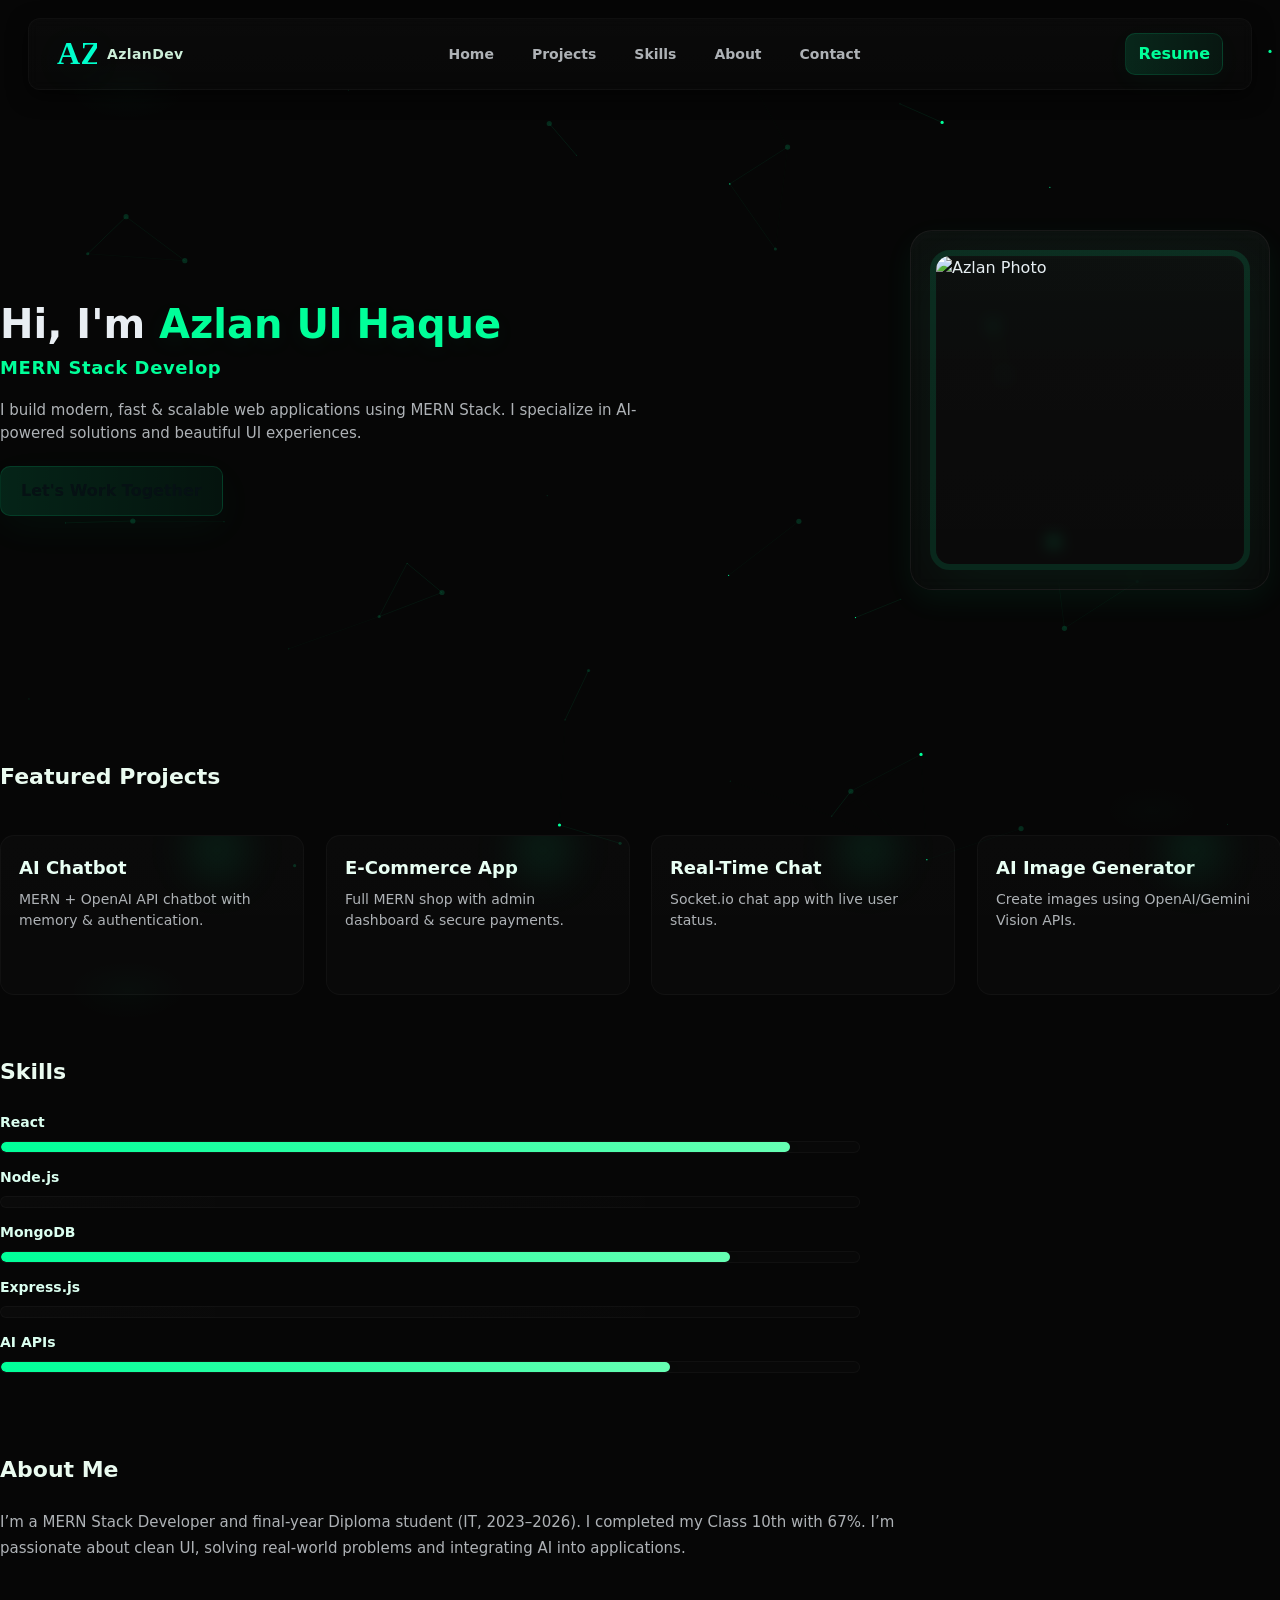
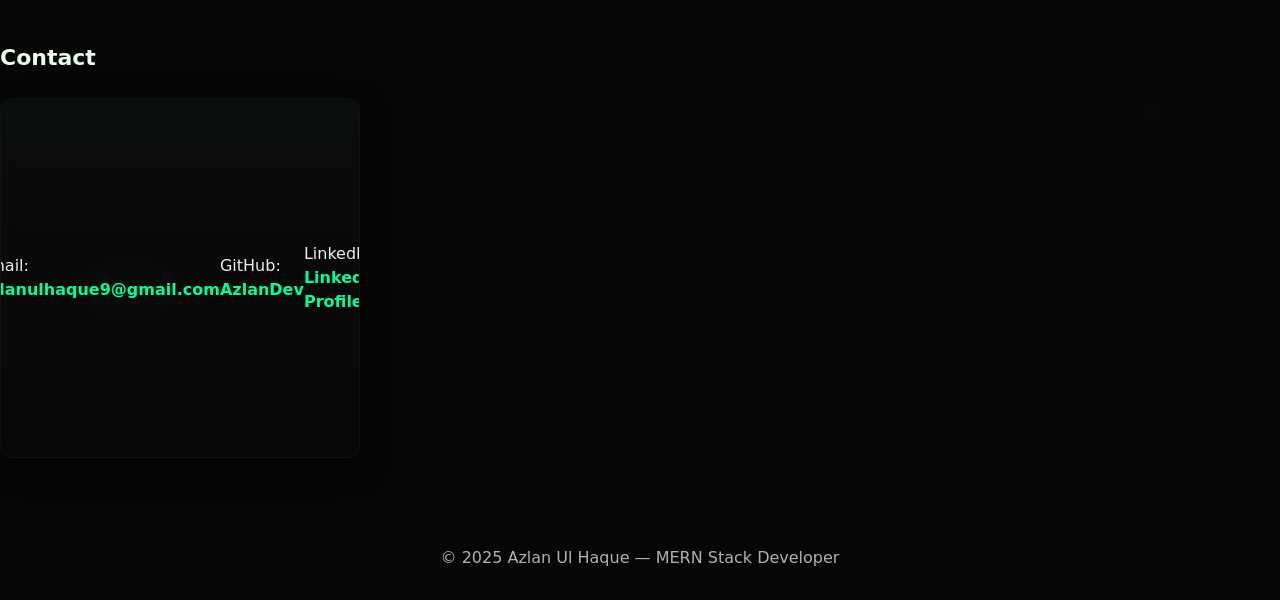
==== index.html @ 899fc2b9 "Add files via upload" ====
<!DOCTYPE html>
<html lang="en">

<head>
    <meta charset="UTF-8">
    <meta name="viewport" content="width=device-width, initial-scale=1.0">
    <title>Azlan Ul Haque — MERN Developer</title>

    <link rel="stylesheet" href="style.css">
</head>

<body>

    <!-- PARTICLE BACKGROUND -->
    <canvas id="particles"></canvas>

    <!-- HEADER -->
    <header>
        <div class="logo">
            <svg width="40" height="40">
                <text x="0" y="30" fill="#00ffcc" font-size="32" font-family="Poppins" font-weight="700">
                    AZ
                </text>
            </svg>
            <span>AzlanDev</span>
        </div>

        <nav>
            <a href="#home">Home</a>
            <a href="#projects">Projects</a>
            <a href="#skills">Skills</a>
            <a href="#about">About</a>
            <a href="#contact">Contact</a>
        </nav>

        <a class="resume-btn" href="Azlan_Resume.pdf" download>Resume</a>
    </header>

    <!-- HERO SECTION -->
    <section id="home" class="hero reveal">
        <div class="hero-text">
            <h1>Hi, I'm <span class="highlight">Azlan Ul Haque</span></h1>
            <h2 class="typewriter"></h2>

            <p>
                I build modern, fast & scalable web applications using MERN Stack.
                I specialize in <span class="highlight2">AI-powered solutions</span>
                and beautiful UI experiences.
            </p>

            <a href="#contact" class="btn">Let's Work Together</a>
        </div>

        <div class="hero-img">
            <div class="glass-card tilt">
                <img src="images/profile.jpg" alt="Azlan Photo">
            </div>
        </div>
    </section>

    <!-- PROJECTS -->
    <section id="projects" class="projects reveal">
        <h2 class="section-title">Featured Projects</h2>

        <div class="project-grid">

            <div class="project-card tilt">
                <div class="glow"></div>
                <h3>AI Chatbot</h3>
                <p>MERN + OpenAI API chatbot with memory & authentication.</p>
            </div>

            <div class="project-card tilt">
                <div class="glow"></div>
                <h3>E-Commerce App</h3>
                <p>Full MERN shop with admin dashboard & secure payments.</p>
            </div>

            <div class="project-card tilt">
                <div class="glow"></div>
                <h3>Real-Time Chat</h3>
                <p>Socket.io chat app with live user status.</p>
            </div>

            <div class="project-card tilt">
                <div class="glow"></div>
                <h3>AI Image Generator</h3>
                <p>Create images using OpenAI/Gemini Vision APIs.</p>
            </div>

        </div>
    </section>

    <!-- SKILLS -->
    <section id="skills" class="skills reveal">
        <h2 class="section-title">Skills</h2>

        <div class="skill-bars">

            <div class="skill">
                <p>React</p>
                <div class="bar"><span style="width: 92%"></span></div>
            </div>

            <div class="skill">
                <p>Node.js</p>
                <div class="bar"><span style="width: 88%"></span></div>
            </div>

            <div class="skill">
                <p>MongoDB</p>
                <div class="bar"><span style="width: 85%"></span></div>
            </div>

            <div class="skill">
                <p>Express.js</p>
                <div class="bar"><span style="width: 87%"></span></div>
            </div>

            <div class="skill">
                <p>AI APIs</p>
                <div class="bar"><span style="width: 78%"></span></div>
            </div>

        </div>
    </section>

    <!-- ABOUT -->
    <section id="about" class="about reveal">
        <h2 class="section-title">About Me</h2>
        <p>
            I’m a MERN Stack Developer and final-year Diploma student (IT, 2023–2026).
            I completed my Class 10th with 67%.
            I’m passionate about clean UI, solving real-world problems and integrating AI into applications.
        </p>
    </section>

    <!-- CONTACT -->
    <section id="contact" class="contact reveal">
        <h2 class="section-title">Contact</h2>

        <div class="contact-box glass-card">
            <p>Email: <a href="mailto:azlanulhaque9@gmail.com">azlanulhaque9@gmail.com</a></p>
            <p>GitHub: <a href="https://github.com/Azlan-Ul-Haque-git" target="_blank">AzlanDev</a></p>
            <p>LinkedIn: <a href="https://www.linkedin.com/in/azlan-ul-haque-92b978267" target="_blank">LinkedIn
                    Profile</a></p>
        </div>
    </section>

    <footer>
        © 2025 Azlan Ul Haque — MERN Stack Developer
    </footer>

    <script src="script.js"></script>
</body>

</html>
---- style.css ----
/* -----------------------
   Ultra Pro Portfolio CSS
   Theme: Black + Neon Green
   ----------------------- */

:root {
    --bg: #060606;
    --card: rgba(255, 255, 255, 0.03);
    --muted: #aeb2b6;
    --neon: #00ff99;
    --accent: rgba(0, 255, 153, 0.08);
    --glass-border: rgba(255, 255, 255, 0.06);
    --glass-blur: 8px;
    --max-width: 1200px;
    --shadow-neon: 0 10px 30px rgba(0, 255, 153, 0.06);
}

/* Reset */
* {
    box-sizing: border-box;
    margin: 0;
    padding: 0
}

html,
body {
    height: 100%
}

body {
    font-family: "Poppins", system-ui, -apple-system, "Segoe UI", Roboto, "Helvetica Neue", Arial;
    background: radial-gradient(1200px 600px at 10% 10%, rgba(0, 255, 153, 0.02), transparent 5%),
        radial-gradient(1000px 500px at 90% 90%, rgba(0, 255, 153, 0.01), transparent 5%),
        var(--bg);
    color: #e9eef3;
    -webkit-font-smoothing: antialiased;
    -moz-osx-font-smoothing: grayscale;
    overflow-x: hidden;
    line-height: 1.5;
}

/* Canvas behind content */
#particles {
    position: fixed;
    inset: 0;
    z-index: 0;
    pointer-events: none;
}

/* Container */
.container {
    max-width: var(--max-width);
    margin: 0 auto;
    padding: 0 28px;
    position: relative;
    z-index: 5;
    /* above particles */
}

/* Header */
header {
    position: fixed;
    left: 0;
    right: 0;
    top: 18px;
    display: flex;
    justify-content: space-between;
    align-items: center;
    padding: 14px 28px;
    gap: 16px;
    z-index: 10;
    background: linear-gradient(180deg, rgba(255, 255, 255, 0.02), rgba(255, 255, 255, 0.01));
    border-radius: 12px;
    margin: 0 28px;
    box-shadow: 0 6px 20px rgba(0, 0, 0, 0.6);
    backdrop-filter: blur(6px);
    border: 1px solid rgba(255, 255, 255, 0.03);
}

/* Logo */
.logo {
    display: flex;
    align-items: center;
    gap: 10px;
    font-weight: 700;
    color: var(--neon);
    letter-spacing: 0.4px;
}

.logo svg {
    filter: drop-shadow(0 6px 18px rgba(0, 255, 153, 0.08));
}

.logo span {
    color: #cdefd9;
    font-weight: 600;
    font-size: 14px
}

/* Nav */
header nav {
    display: flex;
    gap: 18px;
    align-items: center
}

header nav a {
    color: var(--muted);
    text-decoration: none;
    font-weight: 600;
    font-size: 14px;
    padding: 6px 10px;
    border-radius: 8px;
    transition: all .22s ease;
}

header nav a:hover {
    color: var(--neon);
    transform: translateY(-3px)
}

.resume-btn {
    background: linear-gradient(90deg, rgba(0, 255, 153, 0.12), rgba(0, 255, 153, 0.06));
    color: var(--neon);
    padding: 8px 12px;
    border-radius: 10px;
    text-decoration: none;
    font-weight: 700;
    border: 1px solid rgba(0, 255, 153, 0.12);
    box-shadow: 0 6px 26px rgba(0, 255, 153, 0.03);
}

/* Hero */
.hero {
    display: flex;
    gap: 48px;
    align-items: center;
    justify-content: space-between;
    padding: 140px 0 40px;
    min-height: 80vh;
}

.hero-text {
    flex: 1;
    max-width: 680px
}

.hero-text h1 {
    font-size: 40px;
    line-height: 1.02;
    margin-bottom: 10px;
    font-weight: 800;
    color: linear-gradient;
}

.highlight {
    color: var(--neon);
    text-shadow: 0 6px 24px rgba(0, 255, 153, 0.06)
}

.hero-text h2 {
    margin-top: 8px;
    color: var(--neon);
    font-size: 18px;
    font-weight: 700;
    letter-spacing: 0.6px;
}

.hero-text p {
    margin-top: 18px;
    color: var(--muted);
    font-size: 15px;
    max-width: 680px;
}

.btn {
    display: inline-block;
    margin-top: 22px;
    padding: 12px 20px;
    background: linear-gradient(90deg, rgba(0, 255, 153, 0.12), rgba(0, 255, 153, 0.06));
    color: #061114;
    border-radius: 10px;
    font-weight: 800;
    text-decoration: none;
    border: 1px solid rgba(0, 255, 153, 0.12);
    box-shadow: 0 12px 40px rgba(0, 255, 153, 0.04);
}

/* Glass profile card */
.hero-img {
    flex: 0 0 380px;
    display: flex;
    justify-content: center
}

.glass-card {
    width: 360px;
    height: 360px;
    border-radius: 22px;
    background: linear-gradient(180deg, rgba(255, 255, 255, 0.03), rgba(255, 255, 255, 0.02));
    border: 1px solid var(--glass-border);
    box-shadow: var(--shadow-neon);
    display: flex;
    align-items: center;
    justify-content: center;
    padding: 16px;
    backdrop-filter: blur(var(--glass-blur));
    transition: transform .28s cubic-bezier(.2, .9, .25, 1), box-shadow .28s;
    position: relative;
    overflow: hidden;
}

.glass-card img {
    width: 320px;
    height: 320px;
    border-radius: 20px;
    object-fit: cover;
    border: 6px solid rgba(0, 255, 153, 0.12);
    box-shadow: 0 18px 60px rgba(0, 255, 153, 0.06), inset 0 2px 10px rgba(255, 255, 255, 0.02);
}

.glass-card::after {
    content: '';
    position: absolute;
    inset: 0;
    background: linear-gradient(180deg, rgba(0, 255, 153, 0.02), transparent 40%);
    pointer-events: none;
}

/* Section titles */
.section-title {
    font-size: 22px;
    color: #eafbf0;
    margin-bottom: 18px;
    font-weight: 800;
    display: inline-block;
    padding-bottom: 6px;
}

/* Projects */
.projects {
    padding: 40px 0 20px
}

.project-grid {
    display: grid;
    grid-template-columns: repeat(auto-fit, minmax(240px, 1fr));
    gap: 22px;
    margin-top: 18px;
}

.project-card {
    background: linear-gradient(180deg, rgba(255, 255, 255, 0.02), rgba(255, 255, 255, 0.015));
    border-radius: 14px;
    padding: 18px;
    min-height: 160px;
    position: relative;
    overflow: hidden;
    border: 1px solid rgba(255, 255, 255, 0.03);
    transition: transform .32s ease, box-shadow .32s ease;
}

.project-card .glow {
    position: absolute;
    right: -40px;
    top: -40px;
    width: 180px;
    height: 180px;
    border-radius: 50%;
    background: radial-gradient(circle at 30% 30%, rgba(0, 255, 153, 0.12), transparent 25%);
    filter: blur(18px);
    transform: rotate(0deg);
    transition: transform .5s ease;
}

.project-card:hover {
    transform: translateY(-14px);
    box-shadow: 0 20px 60px rgba(0, 255, 153, 0.05)
}

.project-card:hover .glow {
    transform: scale(1.08) rotate(12deg)
}

.project-card h3 {
    font-size: 18px;
    margin-bottom: 8px;
    color: #e9fff4
}

.project-card p {
    color: var(--muted);
    font-size: 14px
}

/* Skills */
.skills {
    padding: 40px 0
}

.skill-bars {
    display: flex;
    flex-direction: column;
    gap: 14px;
    max-width: 860px
}

.skill {
    display: flex;
    flex-direction: column;
    gap: 8px
}

.skill p {
    font-weight: 700;
    color: #dbfff0;
    font-size: 14px
}

.bar {
    height: 12px;
    background: linear-gradient(90deg, rgba(255, 255, 255, 0.02), rgba(255, 255, 255, 0.01));
    border-radius: 12px;
    overflow: hidden;
    border: 1px solid rgba(255, 255, 255, 0.03)
}

.bar span {
    display: block;
    height: 100%;
    background: linear-gradient(90deg, var(--neon), #66ffb3);
    box-shadow: 0 6px 22px rgba(0, 255, 153, 0.06);
    width: 0;
    border-radius: 12px;
    transition: width 1.6s cubic-bezier(.2, .9, .2, 1);
}

/* About */
.about {
    padding: 40px 0;
    max-width: 900px;
    color: var(--muted)
}

.about p {
    font-size: 15px;
    line-height: 1.7
}

/* Contact */
.contact {
    padding: 40px 0
}

.contact-box {
    padding: 20px;
    border-radius: 12px;
    background: linear-gradient(180deg, rgba(255, 255, 255, 0.02), rgba(255, 255, 255, 0.01));
    border: 1px solid rgba(255, 255, 255, 0.03);
    max-width: 540px;
    box-shadow: 0 10px 30px rgba(0, 0, 0, 0.6);
}

.contact a {
    color: var(--neon);
    text-decoration: none;
    font-weight: 700
}

/* Footer */
footer {
    padding: 30px 0;
    text-align: center;
    color: var(--muted);
    margin-top: 18px
}

/* Reveal helper (JS toggles .active) */
.reveal {
    opacity: 0;
    transform: translateY(28px);
    transition: all .9s cubic-bezier(.2, .9, .2, 1)
}

.reveal.active {
    opacity: 1;
    transform: translateY(0)
}

/* Tilt helper */
.tilt {
    transform-style: preserve-3d;
    will-change: transform
}

/* Responsive */
@media (max-width:980px) {
    .hero {
        flex-direction: column;
        gap: 28px;
        padding-top: 100px
    }

    .hero-img {
        order: -1
    }

    header {
        left: 12px;
        right: 12px
    }

    .container {
        padding: 0 16px
    }
}

@media (max-width:560px) {
    .logo span {
        display: none
    }

    header nav {
        display: none
    }

    .resume-btn {
        display: none
    }

    .glass-card {
        width: 260px;
        height: 260px
    }

    .glass-card img {
        width: 220px;
        height: 220px
    }

    .hero-text h1 {
        font-size: 28px
    }

    .hero-text h2 {
        font-size: 14px
    }
}
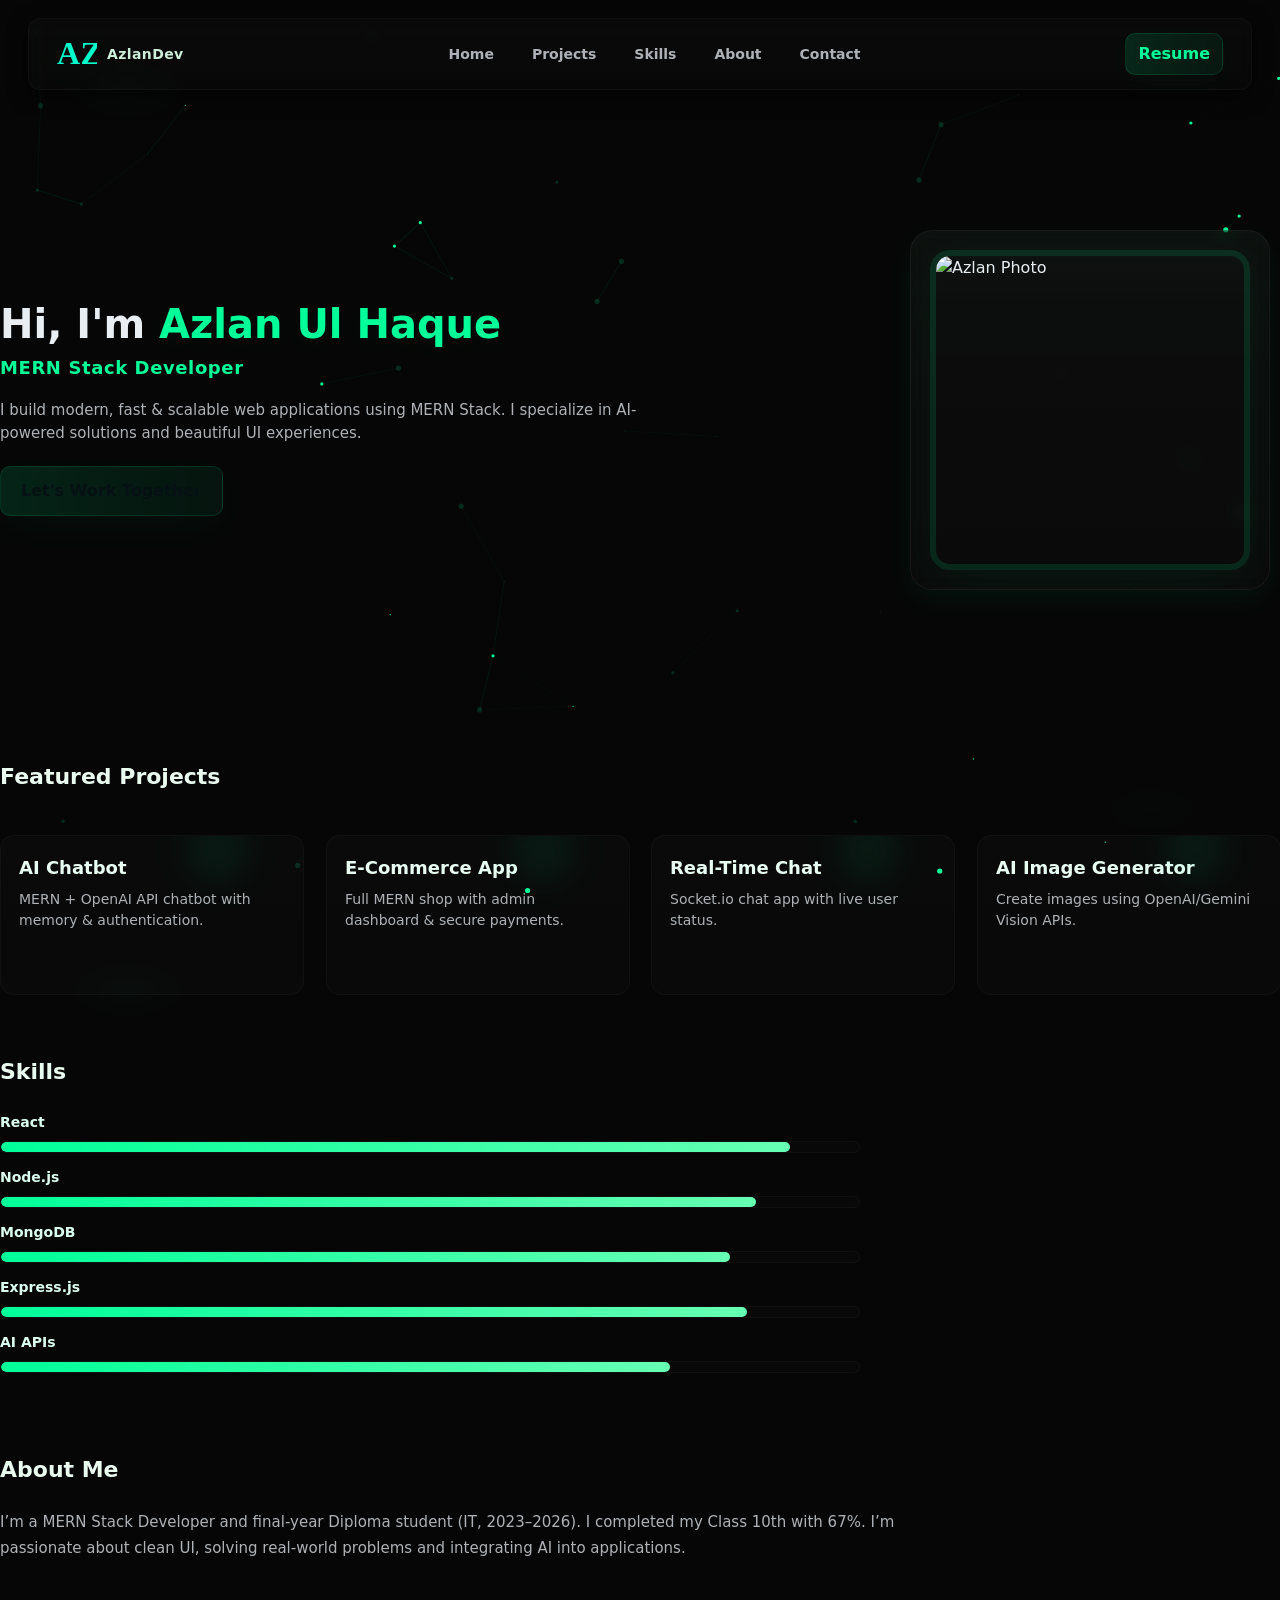
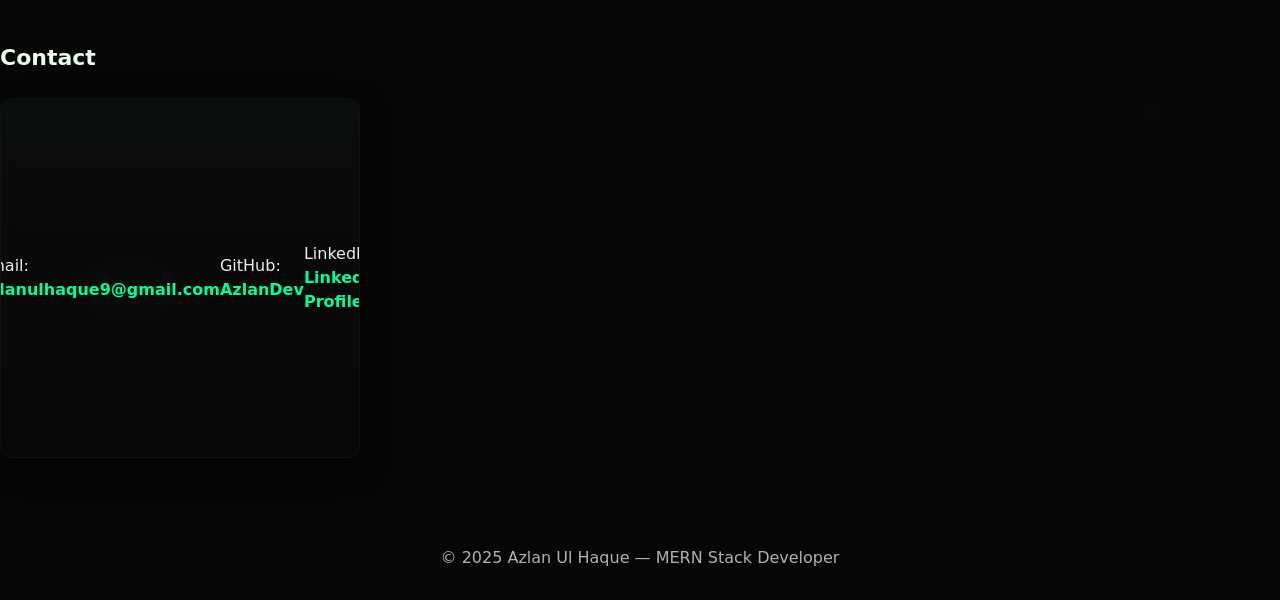
==== commit 8f8a0dc6: "Fis resume download Issue" ====
--- a/index.html
+++ b/index.html
@@ -33,7 +33,7 @@
             <a href="#contact">Contact</a>
         </nav>
 
-        <a class="resume-btn" href="Azlan_Resume.pdf" download>Resume</a>
+        <a class="resume-btn" href="resume.pdf" download>Resume</a>
     </header>
 
     <!-- HERO SECTION -->
